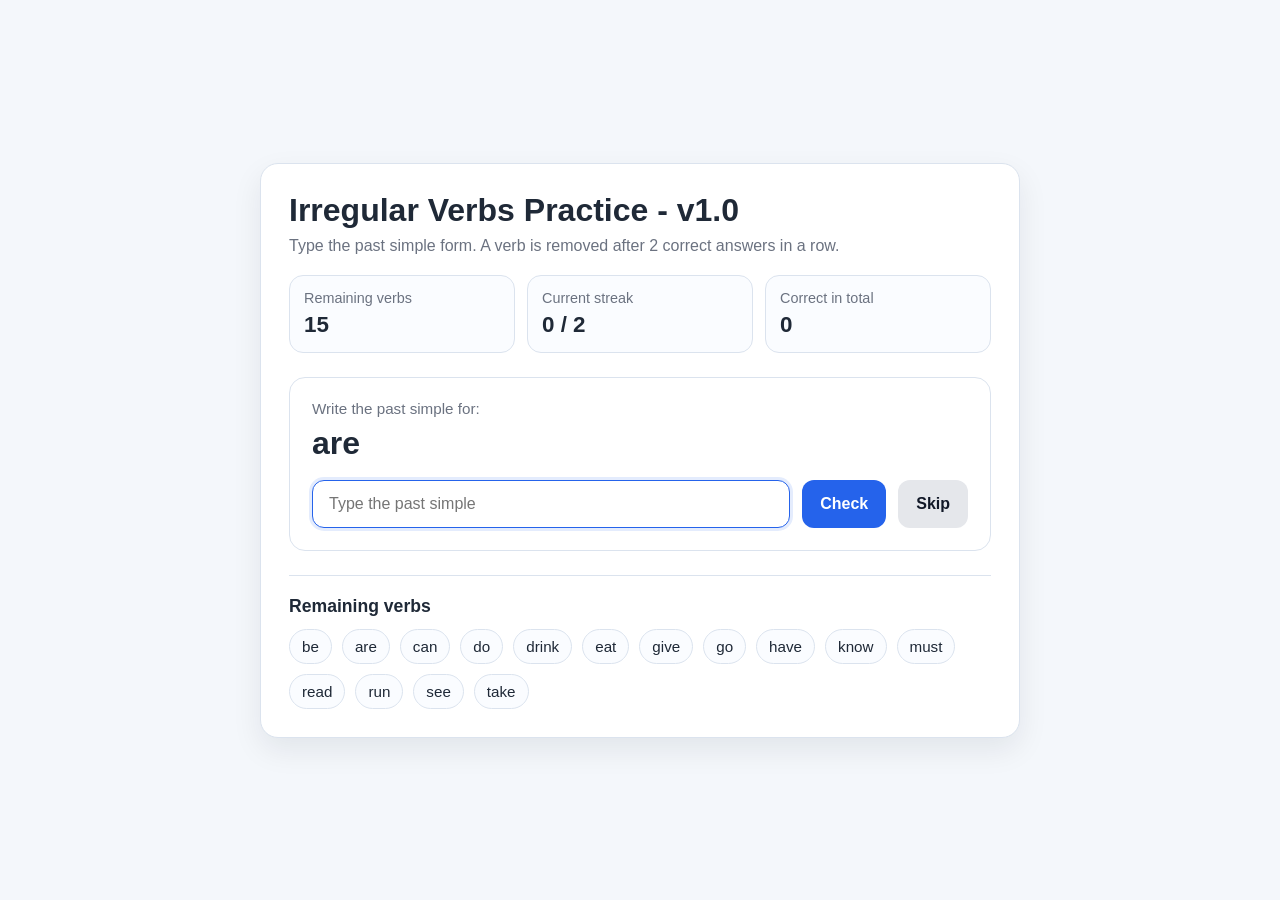
==== irregular-verbs-1.html @ 90a55bba "Add modularized structure with separate HTML, CSS, and JavaScript files for improved maintainability" ====
<!DOCTYPE html>
<html lang="en">
<head>
  <meta charset="UTF-8" />
  <meta name="viewport" content="width=device-width, initial-scale=1.0" />
  <title>Irregular Verbs Practice</title>
  <link rel="stylesheet" href="styles.css" />
</head>
<body>
<div class="app">
  <h1>Irregular Verbs Practice - v1.0</h1>
  <p class="subtitle">Type the past simple form. A verb is removed after 2 correct answers in a row.</p>

  <div class="stats">
    <div class="stat">
      <div class="stat-label">Remaining verbs</div>
      <div class="stat-value" id="remainingCount">0</div>
    </div>
    <div class="stat">
      <div class="stat-label">Current streak</div>
      <div class="stat-value" id="currentStreak">0 / 2</div>
    </div>
    <div class="stat">
      <div class="stat-label">Correct in total</div>
      <div class="stat-value" id="totalCorrect">0</div>
    </div>
  </div>

  <div id="quizArea"></div>

  <div class="verbs-box">
    <h2>Remaining verbs</h2>
    <div class="verbs-list" id="verbsList"></div>
  </div>
</div>

<script>
  const initialItems = [
    { prompt: "be", answer: "was" },
    { prompt: "are", answer: "were" },
    { prompt: "can", answer: "could" },
    { prompt: "do", answer: "did" },
    { prompt: "drink", answer: "drank" },
    { prompt: "eat", answer: "ate" },
    { prompt: "give", answer: "gave" },
    { prompt: "go", answer: "went" },
    { prompt: "have", answer: "had" },
    { prompt: "know", answer: "knew" },
    { prompt: "must", answer: "had to" },
    { prompt: "read", answer: "read" },
    { prompt: "run", answer: "ran" },
    { prompt: "see", answer: "saw" },
    { prompt: "take", answer: "took" }
  ];
</script>
<script src="practice.js"></script>
</body>
</html>
---- styles.css ----
:root {
  --bg: #f4f7fb;
  --card: #ffffff;
  --text: #1f2937;
  --muted: #6b7280;
  --border: #dbe3ee;
  --ok-bg: #ecfdf3;
  --ok-text: #166534;
  --bad-bg: #fef2f2;
  --bad-text: #991b1b;
  --primary: #2563eb;
  --primary-hover: #1d4ed8;
}

* { box-sizing: border-box; }

body {
  margin: 0;
  font-family: Arial, Helvetica, sans-serif;
  background: var(--bg);
  color: var(--text);
  min-height: 100vh;
  display: flex;
  align-items: center;
  justify-content: center;
  padding: 24px;
}

.app {
  width: 100%;
  max-width: 760px;
  background: var(--card);
  border: 1px solid var(--border);
  border-radius: 18px;
  padding: 28px;
  box-shadow: 0 12px 30px rgba(15, 23, 42, 0.08);
}

h1 {
  margin: 0 0 8px;
  font-size: 2rem;
}

.subtitle {
  margin: 0 0 20px;
  color: var(--muted);
}

.stats {
  display: grid;
  grid-template-columns: repeat(3, 1fr);
  gap: 12px;
  margin-bottom: 24px;
}

.stat {
  border: 1px solid var(--border);
  border-radius: 14px;
  padding: 14px;
  background: #fafcff;
}

.stat-label {
  font-size: 0.9rem;
  color: var(--muted);
  margin-bottom: 6px;
}

.stat-value {
  font-size: 1.4rem;
  font-weight: bold;
}

.card {
  border: 1px solid var(--border);
  border-radius: 16px;
  padding: 22px;
  margin-bottom: 18px;
}

.prompt-label {
  color: var(--muted);
  margin-bottom: 8px;
  font-size: 0.95rem;
}

.verb {
  font-size: 2rem;
  font-weight: bold;
  margin-bottom: 18px;
}

.answer-row {
  display: flex;
  gap: 12px;
  flex-wrap: wrap;
}

input[type="text"] {
  flex: 1;
  min-width: 240px;
  padding: 14px 16px;
  font-size: 1rem;
  border: 1px solid var(--border);
  border-radius: 12px;
  outline: none;
}

input[type="text"]:focus {
  border-color: var(--primary);
  box-shadow: 0 0 0 3px rgba(37, 99, 235, 0.12);
}

button {
  border: none;
  border-radius: 12px;
  padding: 14px 18px;
  font-size: 1rem;
  cursor: pointer;
  background: var(--primary);
  color: white;
  font-weight: bold;
}

button:hover {
  background: var(--primary-hover);
}

.secondary {
  background: #e5e7eb;
  color: #111827;
}

.secondary:hover {
  background: #d1d5db;
}

.message {
  margin-top: 16px;
  padding: 14px 16px;
  border-radius: 12px;
  font-weight: 600;
  display: none;
  white-space: pre-line;
}

.message.show { display: block; }
.message.success { background: var(--ok-bg); color: var(--ok-text); }
.message.error { background: var(--bad-bg); color: var(--bad-text); }

.verbs-box {
  margin-top: 24px;
  border-top: 1px solid var(--border);
  padding-top: 20px;
}

.verbs-box h2 {
  margin: 0 0 12px;
  font-size: 1.1rem;
}

.verbs-list {
  display: flex;
  flex-wrap: wrap;
  gap: 10px;
}

.pill {
  border: 1px solid var(--border);
  border-radius: 999px;
  padding: 8px 12px;
  background: #fafcff;
  font-size: 0.95rem;
  color: inherit;
  text-decoration: none;
  display: inline-block;
}

.completed {
  text-align: center;
  padding: 18px;
  border-radius: 14px;
  background: var(--ok-bg);
  color: var(--ok-text);
  font-weight: bold;
  font-size: 1.1rem;
}

@media (max-width: 640px) {
  .stats {
    grid-template-columns: 1fr;
  }

  .app {
    padding: 18px;
  }

  .verb {
    font-size: 1.7rem;
  }
}
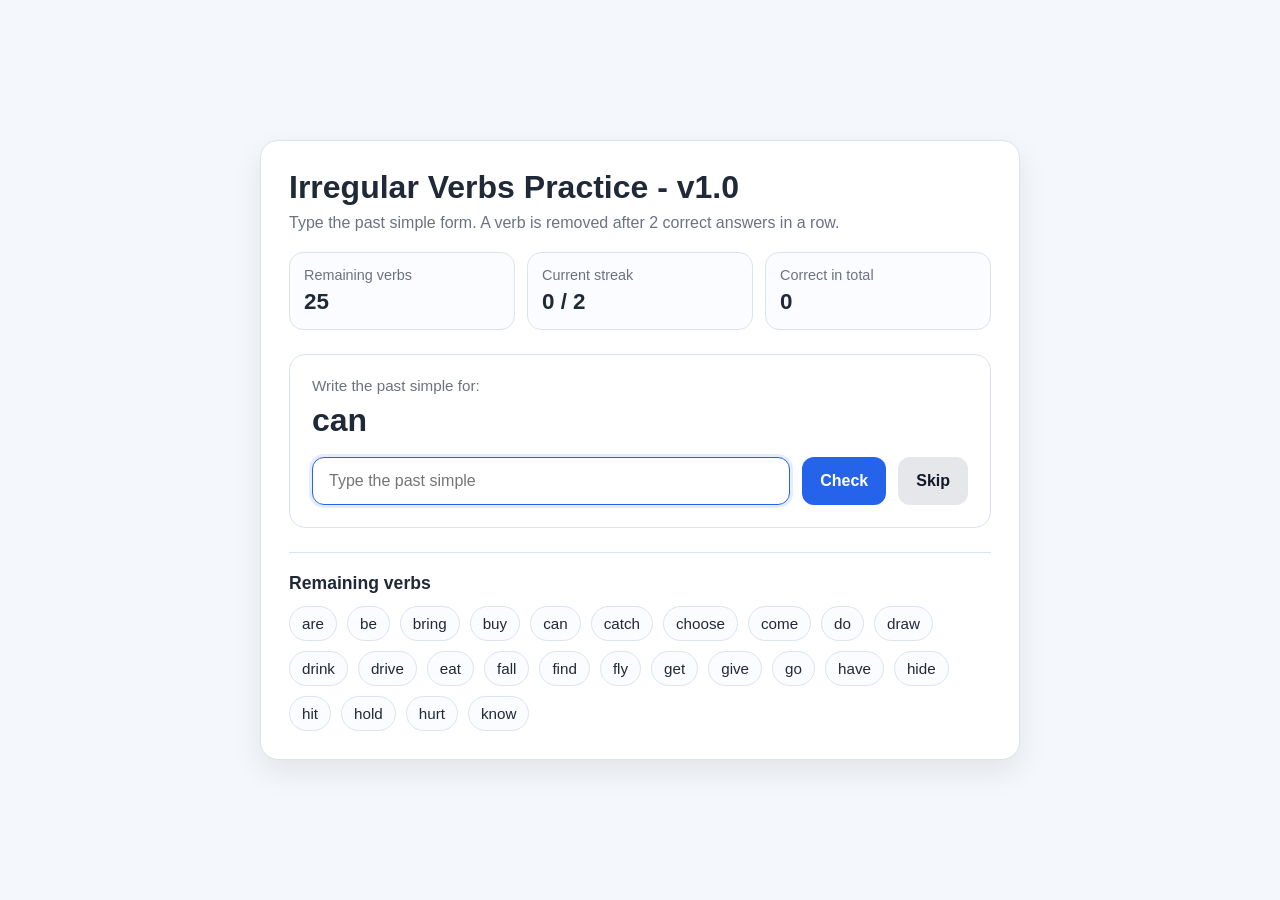
==== commit f0e65002: "Enhance wrong answer handling with timeout and suppression logic, expand initial items list with add" ====
--- a/irregular-verbs-1.html
+++ b/irregular-verbs-1.html
@@ -36,21 +36,31 @@
 
 <script>
   const initialItems = [
+    { prompt: "are", answer: "were" },
     { prompt: "be", answer: "was" },
-    { prompt: "are", answer: "were" },
+    { prompt: "bring", answer: "brought" },
+    { prompt: "buy", answer: "bought" },
     { prompt: "can", answer: "could" },
+    { prompt: "catch", answer: "caught" },
+    { prompt: "choose", answer: "chose" },
+    { prompt: "come", answer: "came" },
     { prompt: "do", answer: "did" },
+    { prompt: "draw", answer: "drew" },
     { prompt: "drink", answer: "drank" },
+    { prompt: "drive", answer: "drove" },
     { prompt: "eat", answer: "ate" },
+    { prompt: "fall", answer: "fell" },
+    { prompt: "find", answer: "found" },
+    { prompt: "fly", answer: "flew" },
+    { prompt: "get", answer: "got" },
     { prompt: "give", answer: "gave" },
     { prompt: "go", answer: "went" },
     { prompt: "have", answer: "had" },
+    { prompt: "hide", answer: "hid" },
+    { prompt: "hit", answer: "hit" },
+    { prompt: "hold", answer: "held" },
+    { prompt: "hurt", answer: "hurt" },
     { prompt: "know", answer: "knew" },
-    { prompt: "must", answer: "had to" },
-    { prompt: "read", answer: "read" },
-    { prompt: "run", answer: "ran" },
-    { prompt: "see", answer: "saw" },
-    { prompt: "take", answer: "took" }
   ];
 </script>
 <script src="practice.js"></script>
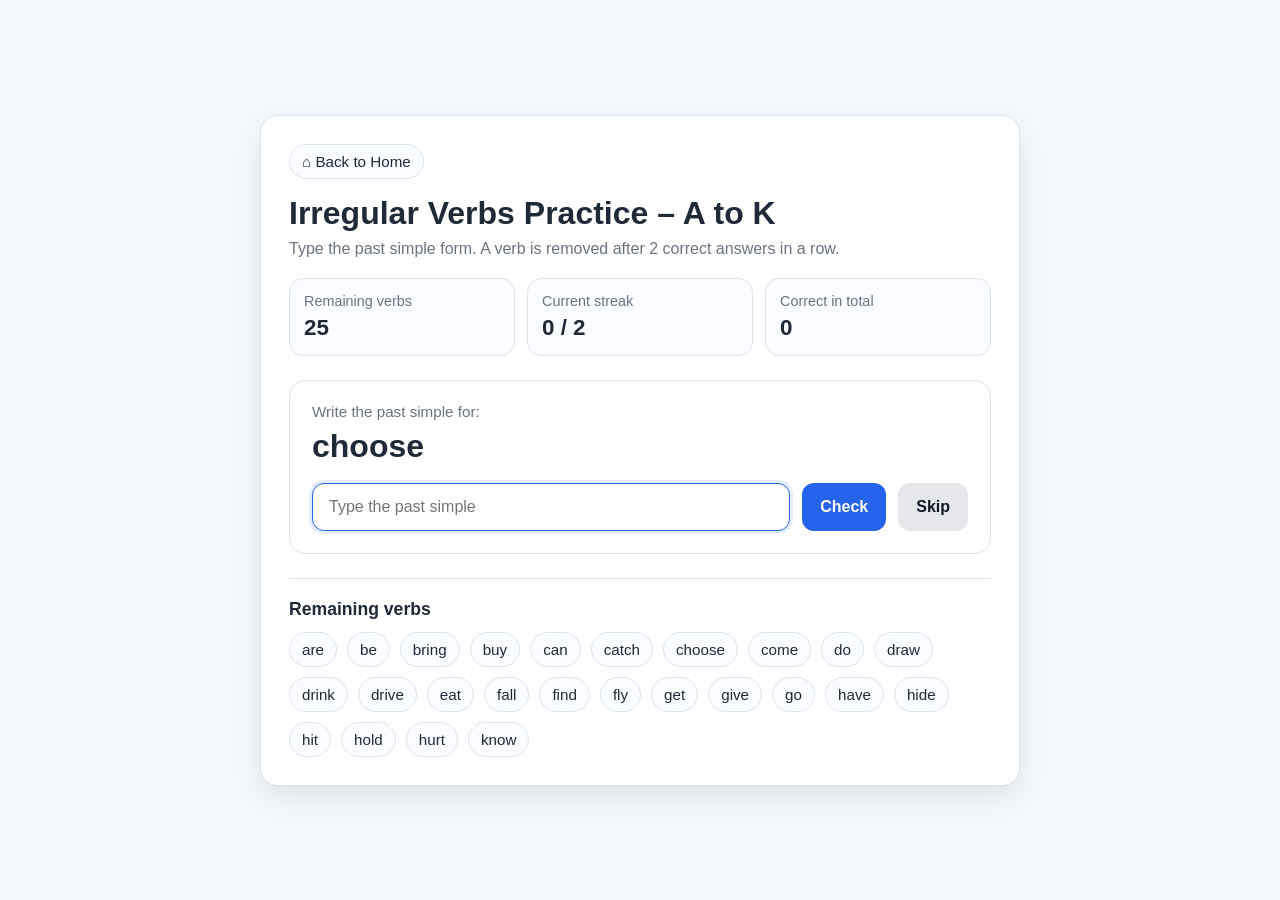
==== commit dd304b47: "Add second verbs list, update titles, and improve navigation with home link styling" ====
--- a/irregular-verbs-1.html
+++ b/irregular-verbs-1.html
@@ -3,12 +3,15 @@
 <head>
   <meta charset="UTF-8" />
   <meta name="viewport" content="width=device-width, initial-scale=1.0" />
-  <title>Irregular Verbs Practice</title>
+  <title>Irregular Verbs Practice - 1</title>
   <link rel="stylesheet" href="styles.css" />
 </head>
 <body>
 <div class="app">
-  <h1>Irregular Verbs Practice - v1.0</h1>
+  <div class="verbs-list home-nav">
+    <a class="pill" href="index.html">&#8962; Back to Home</a>
+  </div>
+  <h1>Irregular Verbs Practice – A to K</h1>
   <p class="subtitle">Type the past simple form. A verb is removed after 2 correct answers in a row.</p>
 
   <div class="stats">
--- a/styles.css
+++ b/styles.css
@@ -165,6 +165,10 @@
   gap: 10px;
 }
 
+.home-nav {
+  margin-bottom: 16px;
+}
+
 .pill {
   border: 1px solid var(--border);
   border-radius: 999px;
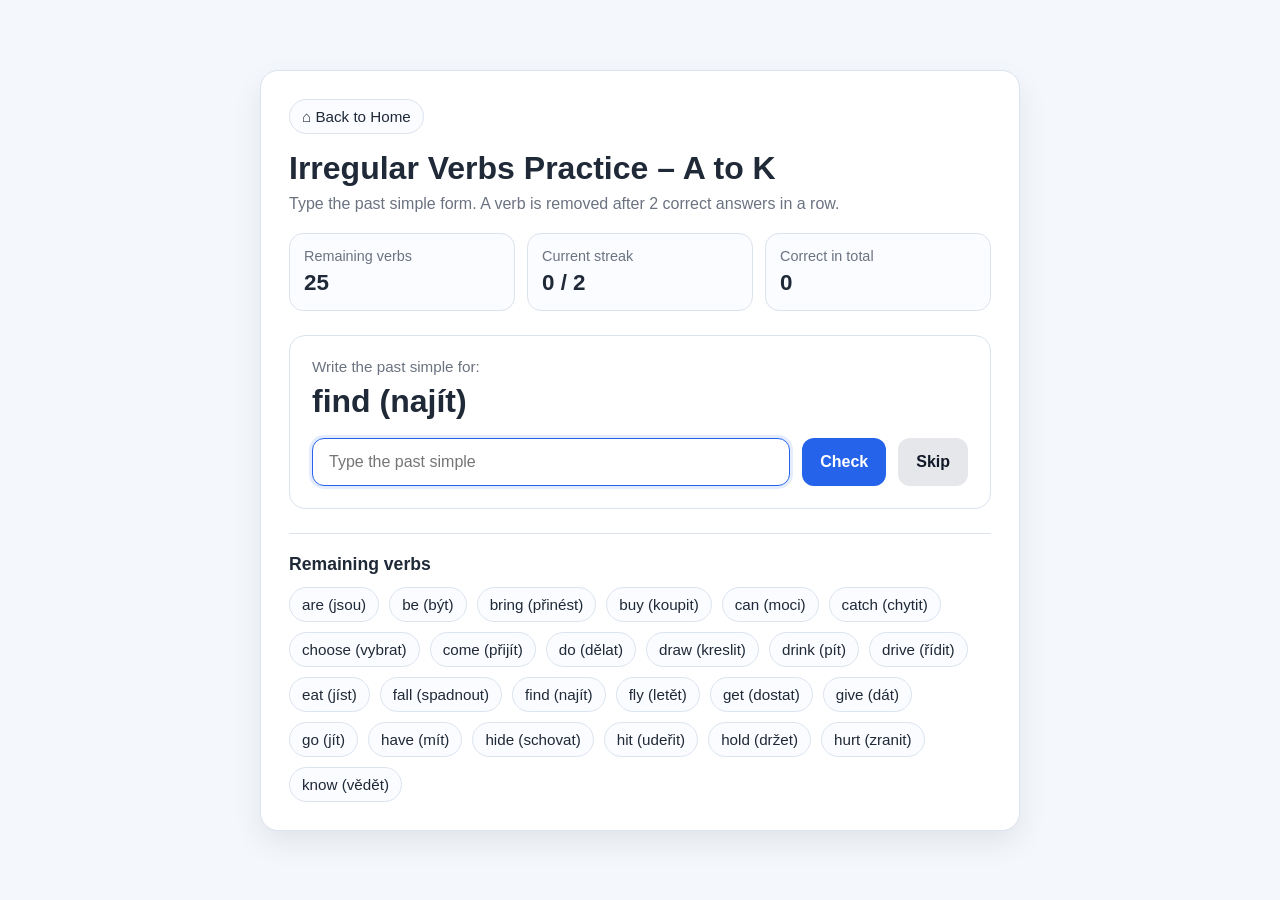
==== commit 7216f3a4: "Add Czech translations for all verbs in irregular verbs practice lists" ====
--- a/irregular-verbs-1.html
+++ b/irregular-verbs-1.html
@@ -39,31 +39,31 @@
 
 <script>
   const initialItems = [
-    { prompt: "are", answer: "were" },
-    { prompt: "be", answer: "was" },
-    { prompt: "bring", answer: "brought" },
-    { prompt: "buy", answer: "bought" },
-    { prompt: "can", answer: "could" },
-    { prompt: "catch", answer: "caught" },
-    { prompt: "choose", answer: "chose" },
-    { prompt: "come", answer: "came" },
-    { prompt: "do", answer: "did" },
-    { prompt: "draw", answer: "drew" },
-    { prompt: "drink", answer: "drank" },
-    { prompt: "drive", answer: "drove" },
-    { prompt: "eat", answer: "ate" },
-    { prompt: "fall", answer: "fell" },
-    { prompt: "find", answer: "found" },
-    { prompt: "fly", answer: "flew" },
-    { prompt: "get", answer: "got" },
-    { prompt: "give", answer: "gave" },
-    { prompt: "go", answer: "went" },
-    { prompt: "have", answer: "had" },
-    { prompt: "hide", answer: "hid" },
-    { prompt: "hit", answer: "hit" },
-    { prompt: "hold", answer: "held" },
-    { prompt: "hurt", answer: "hurt" },
-    { prompt: "know", answer: "knew" },
+    { prompt: "are (jsou)", answer: "were" },
+    { prompt: "be (být)", answer: "was" },
+    { prompt: "bring (přinést)", answer: "brought" },
+    { prompt: "buy (koupit)", answer: "bought" },
+    { prompt: "can (moci)", answer: "could" },
+    { prompt: "catch (chytit)", answer: "caught" },
+    { prompt: "choose (vybrat)", answer: "chose" },
+    { prompt: "come (přijít)", answer: "came" },
+    { prompt: "do (dělat)", answer: "did" },
+    { prompt: "draw (kreslit)", answer: "drew" },
+    { prompt: "drink (pít)", answer: "drank" },
+    { prompt: "drive (řídit)", answer: "drove" },
+    { prompt: "eat (jíst)", answer: "ate" },
+    { prompt: "fall (spadnout)", answer: "fell" },
+    { prompt: "find (najít)", answer: "found" },
+    { prompt: "fly (letět)", answer: "flew" },
+    { prompt: "get (dostat)", answer: "got" },
+    { prompt: "give (dát)", answer: "gave" },
+    { prompt: "go (jít)", answer: "went" },
+    { prompt: "have (mít)", answer: "had" },
+    { prompt: "hide (schovat)", answer: "hid" },
+    { prompt: "hit (udeřit)", answer: "hit" },
+    { prompt: "hold (držet)", answer: "held" },
+    { prompt: "hurt (zranit)", answer: "hurt" },
+    { prompt: "know (vědět)", answer: "knew" },
   ];
 </script>
 <script src="practice.js"></script>
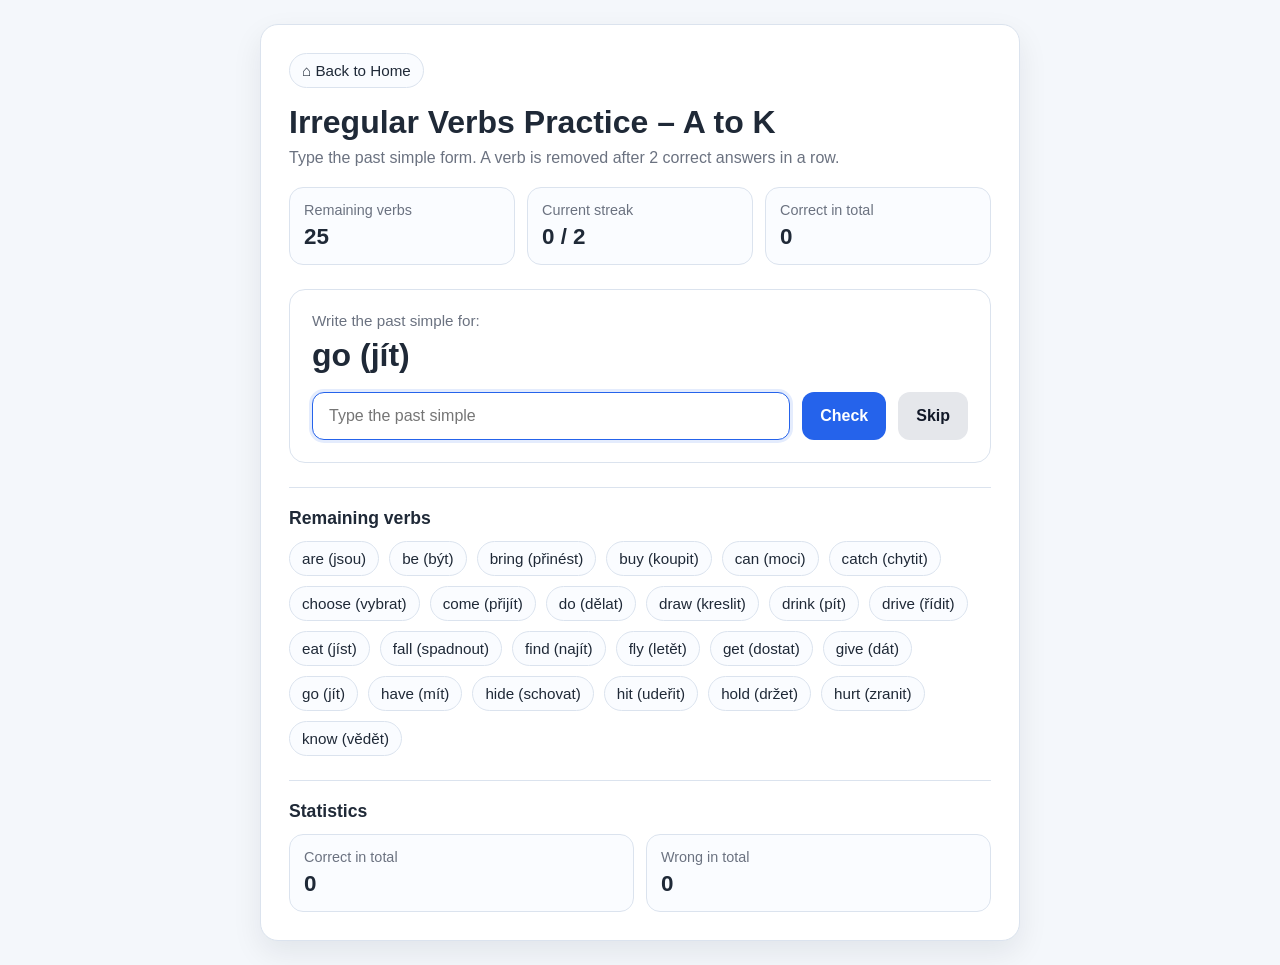
==== commit 04d3d313: "Add total wrong answers tracking, update statistics display, and include new stats section in all pr" ====
--- a/irregular-verbs-1.html
+++ b/irregular-verbs-1.html
@@ -35,6 +35,20 @@
     <h2>Remaining verbs</h2>
     <div class="verbs-list" id="verbsList"></div>
   </div>
+
+  <div class="totals-box">
+    <h2>Statistics</h2>
+    <div class="stats totals-stats">
+      <div class="stat">
+        <div class="stat-label">Correct in total</div>
+        <div class="stat-value" id="totalCorrectBottom">0</div>
+      </div>
+      <div class="stat">
+        <div class="stat-label">Wrong in total</div>
+        <div class="stat-value" id="totalWrong">0</div>
+      </div>
+    </div>
+  </div>
 </div>
 
 <script>
--- a/styles.css
+++ b/styles.css
@@ -154,6 +154,55 @@
   padding-top: 20px;
 }
 
+.totals-box {
+  margin-top: 24px;
+  border-top: 1px solid var(--border);
+  padding-top: 20px;
+}
+
+.totals-box h2 {
+  margin: 0 0 12px;
+  font-size: 1.1rem;
+}
+
+.totals-stats {
+  grid-template-columns: repeat(2, 1fr);
+  margin-bottom: 0;
+}
+
+.selector-box {
+  margin-bottom: 20px;
+}
+
+.selector-box h2 {
+  margin: 0 0 12px;
+  font-size: 1.1rem;
+}
+
+.table-selector {
+  display: flex;
+  flex-wrap: wrap;
+  gap: 10px;
+}
+
+.table-option {
+  display: inline-flex;
+  align-items: center;
+  gap: 8px;
+  border: 1px solid var(--border);
+  border-radius: 999px;
+  padding: 8px 12px;
+  background: #fafcff;
+  cursor: pointer;
+  user-select: none;
+}
+
+.table-option input[type="checkbox"] {
+  margin: 0;
+  width: 16px;
+  height: 16px;
+}
+
 .verbs-box h2 {
   margin: 0 0 12px;
   font-size: 1.1rem;
@@ -195,6 +244,10 @@
     grid-template-columns: 1fr;
   }
 
+  .totals-stats {
+    grid-template-columns: 1fr;
+  }
+
   .app {
     padding: 18px;
   }
